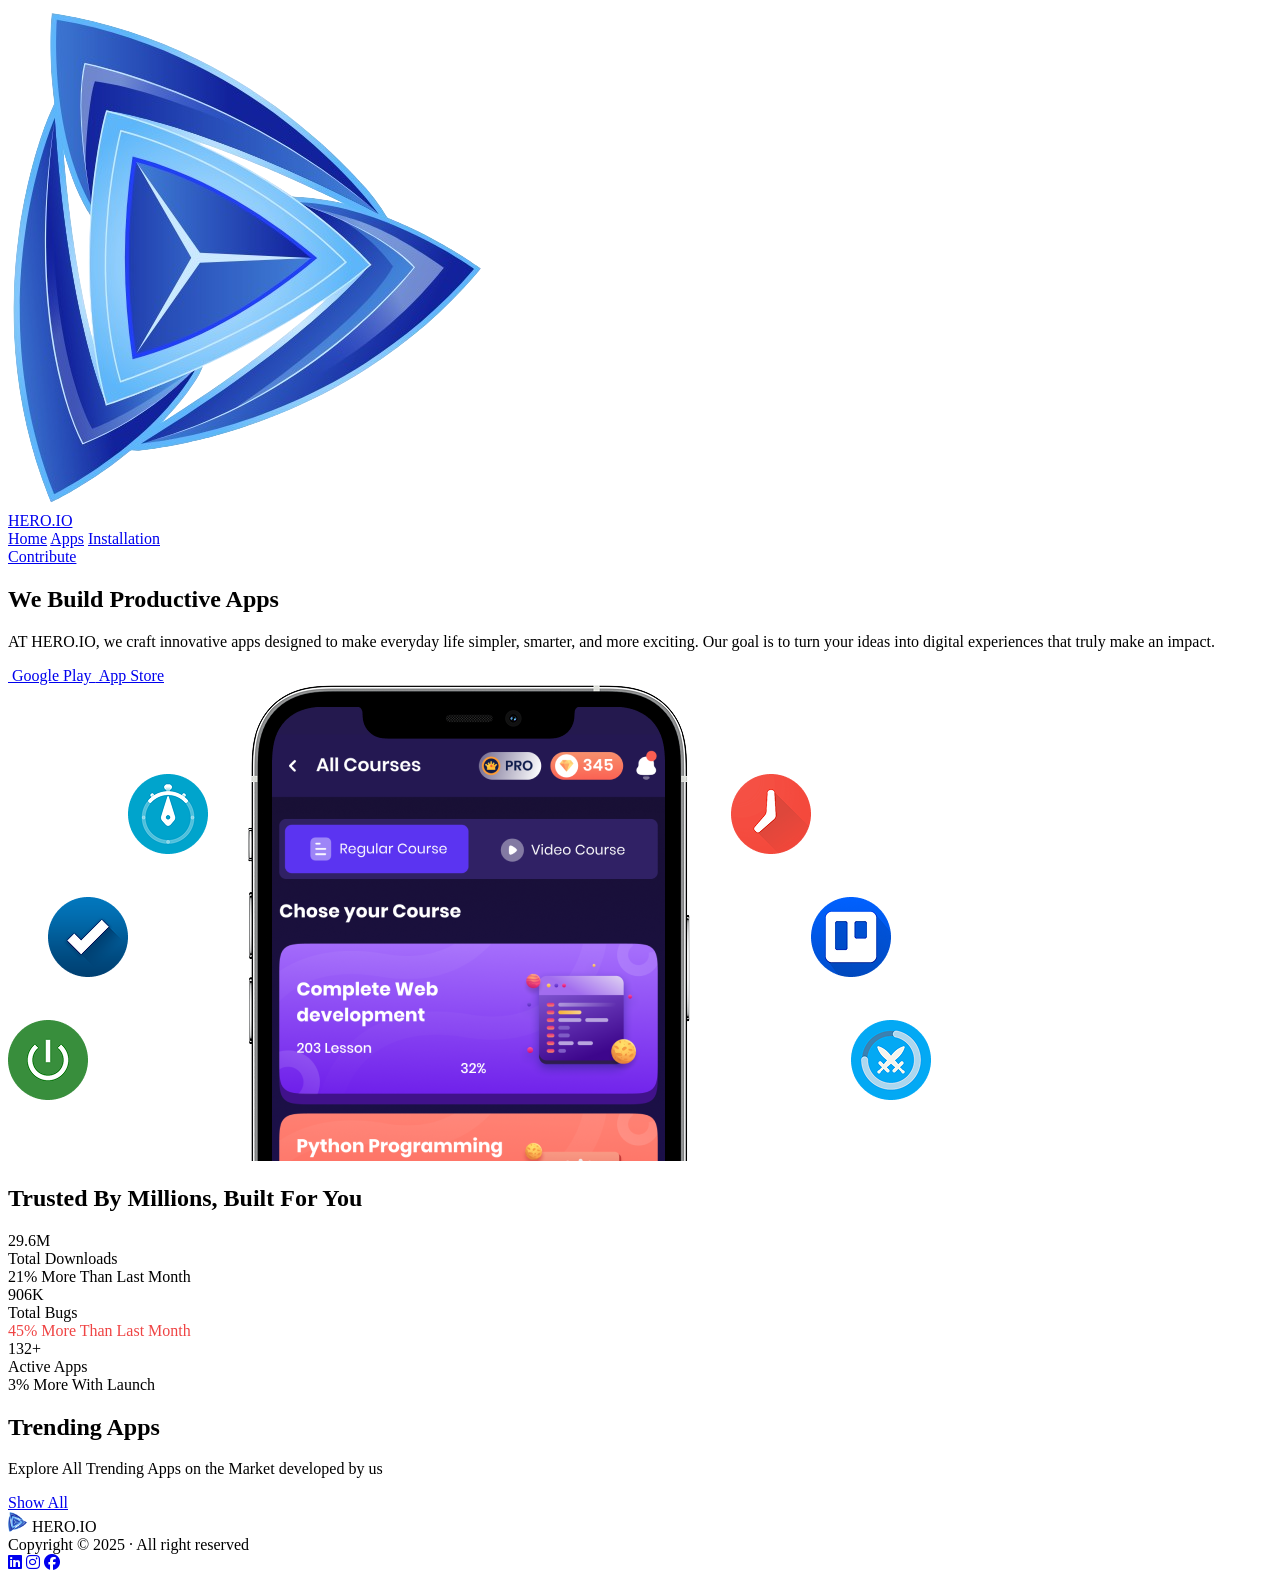
==== index.html @ 8f627a61 "first commit" ====
<!doctype html>
<html lang="en">
<head>
    <meta charset="utf-8" />
    <meta name="viewport" content="width=device-width,initial-scale=1" />
    <title>Hero IO — Home</title>
    <link rel="stylesheet" href="style.css">
    <link rel="stylesheet" href="https://cdnjs.cloudflare.com/ajax/libs/font-awesome/6.5.2/css/all.min.css">
</head>
<body>
    <div class="site">
        <header class="site-header" role="banner">
            <div class="header-inner container">
                <a href="index.html" class="logo">
                    <img src="assets/logo.png" alt="HERO.IO logo" class="logo-icon"> 
                    <div class="brand">HERO.IO</div>
                </a>

                <nav class="nav" role="navigation" aria-label="Main">
                    <a href="index.html" class="nav-link active">Home</a>
                    <a href="apps.html" class="nav-link">Apps</a>
                    <a href="installation.html" class="nav-link">Installation</a>
                </nav>

                <a class="btn contribute" href="https://github.com/masuma01199" target="_blank" rel="noopener">
                    Contribute
                </a>
            </div>
        </header>

        <main id="main">
            <section class="hero-section" aria-labelledby="hero-heading">
                <h1 id="hero-heading">We Build <strong>Productive Apps</strong></h1>
                <p class="muted">AT HERO.IO, we craft innovative apps designed to make everyday life simpler, smarter, and more exciting. Our goal is to turn your ideas into digital experiences that truly make an impact.</p>
                
                <div class="hero-ctas">
                    <a href="#" class="btn" aria-label="Download on Google Play">
                        <img src="assets/google-play.png" alt=""> Google Play
                    </a>
                    <a href="#" class="btn" aria-label="Download on App Store">
                        <img src="assets/app-store.png" alt=""> App Store
                    </a>
                </div>
                
                <div class="hero-image">
                    <img src="assets/hero.png" alt="Mobile app UI demo" onerror="this.src='assets/placeholder-hero.png'"> 
                </div>
            </section>

            <section class="stats-section" aria-label="Trusted Stats">
                <div class="container">
                    <h2>Trusted By Millions, Built For You</h2>
                    <div class="stats-grid">
                        <div class="stat-card">
                            <div class="stat-value">29.6M</div>
                            <div class="stat-label">Total Downloads</div>
                            <div class="stat-change">21% More Than Last Month</div>
                        </div>
                        <div class="stat-card">
                            <div class="stat-value">906K</div>
                            <div class="stat-label">Total Bugs</div>
                            <div class="stat-change" style="color:#ef4444;">45% More Than Last Month</div>
                        </div>
                        <div class="stat-card">
                            <div class="stat-value">132+</div>
                            <div class="stat-label">Active Apps</div>
                            <div class="stat-change">3% More With Launch</div>
                        </div>
                    </div>
                </div>
            </section>

            <section class="apps-section container" aria-labelledby="trending-apps">
                <h2 id="trending-apps">Trending Apps</h2>
                <p>Explore All Trending Apps on the Market developed by us</p>

                <div id="appsGrid" class="app-grid" aria-live="polite">
                    </div>

                <div class="show-all-btn">
                    <a href="apps.html" class="btn">Show All</a>
                </div>
            </section>
        </main>

        <footer class="site-footer">
            <div class="container footer-inner">
                <div class="footer-logo">
                    <img src="assets/logo.png" alt="HERO.IO logo" style="width:20px;height:20px;">
                    HERO.IO
                </div>
                <div class="footer-text">
                    Copyright © 2025 · All right reserved
                </div>
                <div class="social-links">
                    <a href="#" aria-label="LinkedIn"><i class="fab fa-linkedin"></i></a>
                    <a href="#" aria-label="Instagram"><i class="fab fa-instagram"></i></a>
                    <a href="#" aria-label="Facebook"><i class="fab fa-facebook"></i></a>
                </div>
            </div>
        </footer>
    </div>

    <script src="data.js"></script>
    <script src="utils.js"></script>
    <script>
        function createCard(app) {
            const el = document.createElement('article');
            el.className = 'app-card';
            el.setAttribute('tabindex', '0');
            el.innerHTML = `
                <img class="app-card-image" src="${app.image}" alt="${app.title} icon" onerror="this.src='assets/placeholder.png'">
                <h3 class="app-card-title">${app.title}</h3>
                <div class="app-card-meta">
                    <span class="download-count">
                        <i class="fa-solid fa-download download-icon" style="font-size: 12px; vertical-align: middle;"></i>
                        ${formatDownloads(app.downloads)}
                    </span>
                    <span>•</span>
                    <span class="rating">${app.ratingAvg} <i class="fa-solid fa-star" style="font-size:10px;"></i></span>
                </div>
            `;
            // Clicking redirects to App Details page
            el.addEventListener('click', () => navigateTo('app-details.html?id=' + app.id));
            return el;
        }

        function loadTrendingApps() {
            showLoading(true);
            const grid = document.getElementById('appsGrid');
            grid.innerHTML = '';
            // Display the first 8 apps
            const trending = window.appsData.slice(0, 8); 
            trending.forEach(app => grid.appendChild(createCard(app)));
            showLoading(false);
        }

        document.addEventListener('DOMContentLoaded', loadTrendingApps);
    </script>
</body>
</html>
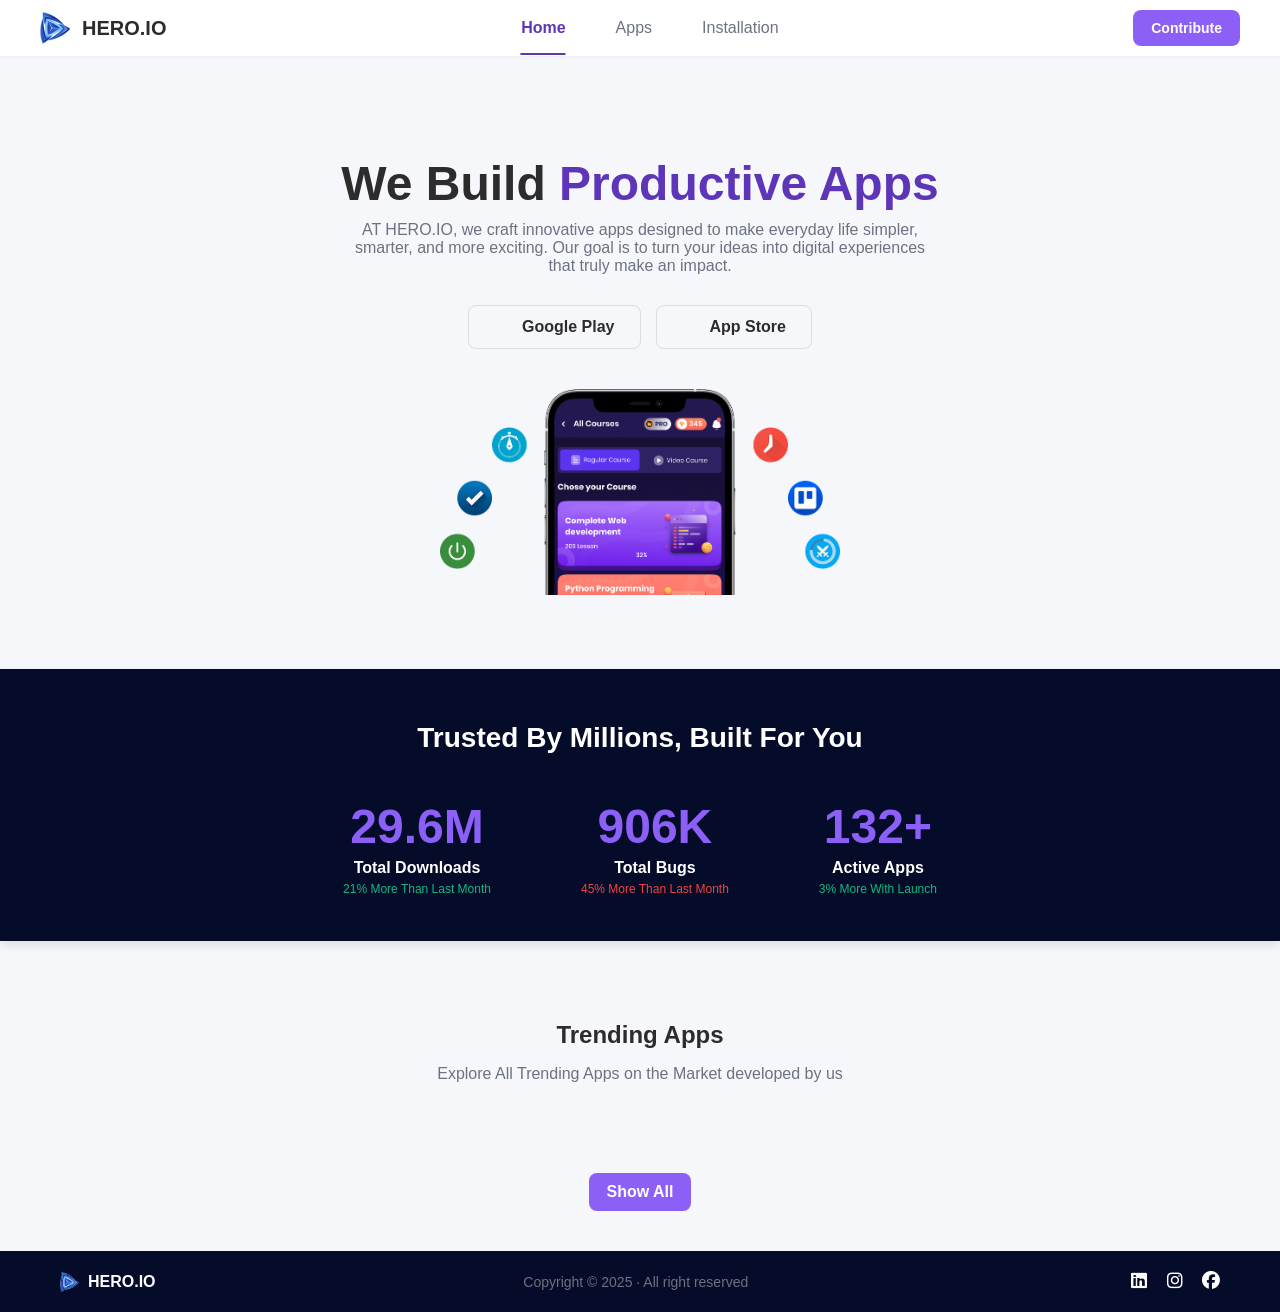
==== commit 2b55a593: "second commit" ====
--- a/index.html
+++ b/index.html
@@ -1,114 +1,147 @@
 <!doctype html>
 <html lang="en">
-<head>
+  <head>
     <meta charset="utf-8" />
     <meta name="viewport" content="width=device-width,initial-scale=1" />
     <title>Hero IO — Home</title>
-    <link rel="stylesheet" href="style.css">
-    <link rel="stylesheet" href="https://cdnjs.cloudflare.com/ajax/libs/font-awesome/6.5.2/css/all.min.css">
-</head>
-<body>
+    <link rel="stylesheet" href="style.css" />
+    <link
+      rel="stylesheet"
+      href="https://cdnjs.cloudflare.com/ajax/libs/font-awesome/6.5.2/css/all.min.css"
+    />
+  </head>
+  <body>
     <div class="site">
-        <header class="site-header" role="banner">
-            <div class="header-inner container">
-                <a href="index.html" class="logo">
-                    <img src="assets/logo.png" alt="HERO.IO logo" class="logo-icon"> 
-                    <div class="brand">HERO.IO</div>
-                </a>
+      <header class="site-header" role="banner">
+        <div class="header-inner container">
+          <a href="index.html" class="logo">
+            <img src="assets/logo.png" alt="HERO.IO logo" class="logo-icon" />
+            <div class="brand">HERO.IO</div>
+          </a>
 
-                <nav class="nav" role="navigation" aria-label="Main">
-                    <a href="index.html" class="nav-link active">Home</a>
-                    <a href="apps.html" class="nav-link">Apps</a>
-                    <a href="installation.html" class="nav-link">Installation</a>
-                </nav>
+          <nav class="nav" role="navigation" aria-label="Main">
+            <a href="index.html" class="nav-link active">Home</a>
+            <a href="apps.html" class="nav-link">Apps</a>
+            <a href="installation.html" class="nav-link">Installation</a>
+          </nav>
 
-                <a class="btn contribute" href="https://github.com/masuma01199" target="_blank" rel="noopener">
-                    Contribute
-                </a>
+          <a
+            class="btn contribute"
+            href="https://github.com/masuma01199"
+            target="_blank"
+            rel="noopener"
+          >
+            Contribute
+          </a>
+        </div>
+      </header>
+
+      <main id="main">
+        <section class="hero-section" aria-labelledby="hero-heading">
+          <h1 id="hero-heading">We Build <strong>Productive Apps</strong></h1>
+          <p class="muted">
+            AT HERO.IO, we craft innovative apps designed to make everyday life
+            simpler, smarter, and more exciting. Our goal is to turn your ideas
+            into digital experiences that truly make an impact.
+          </p>
+
+          <div class="hero-ctas">
+            <a
+              href="https://play.google.com/store/games?hl=en"
+              class="btn"
+              aria-label="Download on Google Play"
+            >
+              <img src="assets/google-play.png" alt="" /> Google Play
+            </a>
+            <a
+              href="https://www.apple.com/app-store/"
+              class="btn"
+              aria-label="Download on App Store"
+            >
+              <img src="assets/app-store.png" alt="" /> App Store
+            </a>
+          </div>
+
+          <div class="hero-image">
+            <img
+              src="assets/hero.png"
+              alt="Mobile app UI demo"
+              onerror="this.src = 'assets/placeholder-hero.png'"
+            />
+          </div>
+        </section>
+
+        <section class="stats-section" aria-label="Trusted Stats">
+          <div class="container">
+            <h2>Trusted By Millions, Built For You</h2>
+            <div class="stats-grid">
+              <div class="stat-card">
+                <div class="stat-value">29.6M</div>
+                <div class="stat-label">Total Downloads</div>
+                <div class="stat-change">21% More Than Last Month</div>
+              </div>
+              <div class="stat-card">
+                <div class="stat-value">906K</div>
+                <div class="stat-label">Total Bugs</div>
+                <div class="stat-change" style="color: #ef4444">
+                  45% More Than Last Month
+                </div>
+              </div>
+              <div class="stat-card">
+                <div class="stat-value">132+</div>
+                <div class="stat-label">Active Apps</div>
+                <div class="stat-change">3% More With Launch</div>
+              </div>
             </div>
-        </header>
+          </div>
+        </section>
 
-        <main id="main">
-            <section class="hero-section" aria-labelledby="hero-heading">
-                <h1 id="hero-heading">We Build <strong>Productive Apps</strong></h1>
-                <p class="muted">AT HERO.IO, we craft innovative apps designed to make everyday life simpler, smarter, and more exciting. Our goal is to turn your ideas into digital experiences that truly make an impact.</p>
-                
-                <div class="hero-ctas">
-                    <a href="#" class="btn" aria-label="Download on Google Play">
-                        <img src="assets/google-play.png" alt=""> Google Play
-                    </a>
-                    <a href="#" class="btn" aria-label="Download on App Store">
-                        <img src="assets/app-store.png" alt=""> App Store
-                    </a>
-                </div>
-                
-                <div class="hero-image">
-                    <img src="assets/hero.png" alt="Mobile app UI demo" onerror="this.src='assets/placeholder-hero.png'"> 
-                </div>
-            </section>
+        <section class="apps-section container" aria-labelledby="trending-apps">
+          <h2 id="trending-apps">Trending Apps</h2>
+          <p>Explore All Trending Apps on the Market developed by us</p>
 
-            <section class="stats-section" aria-label="Trusted Stats">
-                <div class="container">
-                    <h2>Trusted By Millions, Built For You</h2>
-                    <div class="stats-grid">
-                        <div class="stat-card">
-                            <div class="stat-value">29.6M</div>
-                            <div class="stat-label">Total Downloads</div>
-                            <div class="stat-change">21% More Than Last Month</div>
-                        </div>
-                        <div class="stat-card">
-                            <div class="stat-value">906K</div>
-                            <div class="stat-label">Total Bugs</div>
-                            <div class="stat-change" style="color:#ef4444;">45% More Than Last Month</div>
-                        </div>
-                        <div class="stat-card">
-                            <div class="stat-value">132+</div>
-                            <div class="stat-label">Active Apps</div>
-                            <div class="stat-change">3% More With Launch</div>
-                        </div>
-                    </div>
-                </div>
-            </section>
+          <div id="appsGrid" class="app-grid" aria-live="polite"></div>
 
-            <section class="apps-section container" aria-labelledby="trending-apps">
-                <h2 id="trending-apps">Trending Apps</h2>
-                <p>Explore All Trending Apps on the Market developed by us</p>
+          <div class="show-all-btn">
+            <a href="apps.html" class="btn">Show All</a>
+          </div>
+        </section>
+      </main>
 
-                <div id="appsGrid" class="app-grid" aria-live="polite">
-                    </div>
-
-                <div class="show-all-btn">
-                    <a href="apps.html" class="btn">Show All</a>
-                </div>
-            </section>
-        </main>
-
-        <footer class="site-footer">
-            <div class="container footer-inner">
-                <div class="footer-logo">
-                    <img src="assets/logo.png" alt="HERO.IO logo" style="width:20px;height:20px;">
-                    HERO.IO
-                </div>
-                <div class="footer-text">
-                    Copyright © 2025 · All right reserved
-                </div>
-                <div class="social-links">
-                    <a href="#" aria-label="LinkedIn"><i class="fab fa-linkedin"></i></a>
-                    <a href="#" aria-label="Instagram"><i class="fab fa-instagram"></i></a>
-                    <a href="#" aria-label="Facebook"><i class="fab fa-facebook"></i></a>
-                </div>
-            </div>
-        </footer>
+      <footer class="site-footer">
+        <div class="container footer-inner">
+          <div class="footer-logo">
+            <img
+              src="assets/logo.png"
+              alt="HERO.IO logo"
+              style="width: 20px; height: 20px"
+            />
+            HERO.IO
+          </div>
+          <div class="footer-text">Copyright © 2025 · All right reserved</div>
+          <div class="social-links">
+            <a href="#" aria-label="LinkedIn"
+              ><i class="fab fa-linkedin"></i
+            ></a>
+            <a href="#" aria-label="Instagram"
+              ><i class="fab fa-instagram"></i
+            ></a>
+            <a href="#" aria-label="Facebook"
+              ><i class="fab fa-facebook"></i
+            ></a>
+          </div>
+        </div>
+      </footer>
     </div>
 
     <script src="data.js"></script>
     <script src="utils.js"></script>
     <script>
-        function createCard(app) {
-            const el = document.createElement('article');
-            el.className = 'app-card';
-            el.setAttribute('tabindex', '0');
-            el.innerHTML = `
+      function createCard(app) {
+        const el = document.createElement("article");
+        el.className = "app-card";
+        el.setAttribute("tabindex", "0");
+        el.innerHTML = `
                 <img class="app-card-image" src="${app.image}" alt="${app.title} icon" onerror="this.src='assets/placeholder.png'">
                 <h3 class="app-card-title">${app.title}</h3>
                 <div class="app-card-meta">
@@ -120,22 +153,24 @@
                     <span class="rating">${app.ratingAvg} <i class="fa-solid fa-star" style="font-size:10px;"></i></span>
                 </div>
             `;
-            // Clicking redirects to App Details page
-            el.addEventListener('click', () => navigateTo('app-details.html?id=' + app.id));
-            return el;
-        }
+        // Clicking redirects to App Details page
+        el.addEventListener("click", () =>
+          navigateTo("app-details.html?id=" + app.id),
+        );
+        return el;
+      }
 
-        function loadTrendingApps() {
-            showLoading(true);
-            const grid = document.getElementById('appsGrid');
-            grid.innerHTML = '';
-            // Display the first 8 apps
-            const trending = window.appsData.slice(0, 8); 
-            trending.forEach(app => grid.appendChild(createCard(app)));
-            showLoading(false);
-        }
+      function loadTrendingApps() {
+        showLoading(true);
+        const grid = document.getElementById("appsGrid");
+        grid.innerHTML = "";
+        // Display the first 8 apps
+        const trending = window.appsData.slice(0, 8);
+        trending.forEach((app) => grid.appendChild(createCard(app)));
+        showLoading(false);
+      }
 
-        document.addEventListener('DOMContentLoaded', loadTrendingApps);
+      document.addEventListener("DOMContentLoaded", loadTrendingApps);
     </script>
-</body>
-</html>+  </body>
+</html>
--- a/style.css
+++ b/style.css
@@ -0,0 +1,664 @@
+/* Base Styles */
+:root {
+  --text-dark: #2c2c2c;
+  --text-light: #ffffff;
+  --bg-light: #f6f7fb;
+  --bg-dark: #050c2a; /* Dark Blue Header/Footer */
+  --card-bg: #ffffff;
+  --primary-color: #5d35b9; /* Purple Accent */
+  --secondary-color: #8c60f7; /* Lighter Purple button */
+  --rating-color: #ff9900; /* Orange for ratings */
+  --install-color: #39ae44; /* Green for install/uninstall */
+  --muted: #6b7280;
+  --max-width: 1200px;
+  --radius: 12px;
+  --shadow: 0 4px 12px rgba(0, 0, 0, 0.05);
+  --gap: 20px;
+}
+
+* {
+  box-sizing: border-box;
+}
+html,
+body {
+  height: 100%;
+}
+body {
+  margin: 0;
+  font-family:
+    -apple-system, BlinkMacSystemFont, "Segoe UI", Roboto, "Helvetica Neue",
+    Arial, sans-serif;
+  background: var(--bg-light);
+  color: var(--text-dark);
+  -webkit-font-smoothing: antialiased;
+}
+.container {
+  max-width: var(--max-width);
+  margin: 0 auto;
+  padding: 0 20px;
+}
+a {
+  text-decoration: none;
+  color: var(--primary-color);
+}
+img {
+  max-width: 100%;
+  height: auto;
+}
+
+/* Header */
+.site-header {
+  background: var(--card-bg);
+  box-shadow: 0 2px 4px rgba(0, 0, 0, 0.03);
+}
+.header-inner {
+  display: flex;
+  align-items: center;
+  justify-content: space-between;
+  padding: 10px 0;
+}
+.logo {
+  display: flex;
+  align-items: center;
+  gap: 10px;
+  text-decoration: none;
+  color: var(--text-dark);
+}
+.logo-icon {
+  width: 32px;
+  height: 32px;
+}
+.brand {
+  font-size: 20px;
+  font-weight: 700;
+}
+.nav {
+  display: flex;
+  gap: 30px;
+  align-items: center;
+}
+.nav-link {
+  color: var(--muted);
+  text-decoration: none;
+  padding: 8px 10px;
+  position: relative;
+  transition: color 0.2s;
+}
+.nav-link.active {
+  color: var(--primary-color);
+  font-weight: 600;
+}
+.nav-link.active::after {
+  content: "";
+  position: absolute;
+  bottom: -10px;
+  left: 50%;
+  transform: translateX(-50%);
+  width: 70%;
+  height: 2px;
+  background: var(--primary-color);
+}
+.btn {
+  display: inline-flex;
+  align-items: center;
+  justify-content: center;
+  gap: 8px;
+  padding: 10px 18px;
+  border-radius: 8px;
+  background: var(--secondary-color);
+  color: var(--text-light);
+  text-decoration: none;
+  border: none;
+  cursor: pointer;
+  font-weight: 600;
+  transition: background 0.2s;
+}
+.btn.contribute {
+  background: var(--secondary-color);
+  font-size: 14px;
+}
+.btn:disabled {
+  background: #ccc;
+  cursor: not-allowed;
+}
+
+/* Hero Section */
+.hero-section {
+  text-align: center;
+  padding: 60px 0 40px;
+}
+.hero-section h1 {
+  font-size: 48px;
+  font-weight: 900;
+  margin-bottom: 10px;
+}
+.hero-section h1 strong {
+  color: var(--primary-color);
+}
+.hero-section p {
+  color: var(--muted);
+  max-width: 600px;
+  margin: 0 auto 30px;
+}
+.hero-image {
+  max-width: 400px;
+  margin: 40px auto 30px;
+}
+.hero-ctas {
+  display: flex;
+  justify-content: center;
+  gap: 15px;
+}
+.hero-ctas .btn {
+  padding: 12px 25px;
+  background: none;
+  border: 1px solid #ddd;
+  color: var(--text-dark);
+}
+.hero-ctas .btn:hover {
+  border-color: var(--primary-color);
+}
+.hero-ctas .btn img {
+  width: 20px;
+}
+
+/* Stats/Trusted Section */
+.stats-section {
+  text-align: center;
+  background: var(--bg-dark);
+  color: var(--text-light);
+  padding: 30px 0;
+  margin-bottom: 40px;
+  box-shadow: 0 4px 10px rgba(0, 0, 0, 0.1);
+}
+.stats-section h2 {
+  font-size: 28px;
+  margin-bottom: 30px;
+}
+.stats-grid {
+  display: flex;
+  justify-content: center;
+  gap: 60px;
+}
+.stat-card {
+  text-align: center;
+  padding: 15px;
+}
+.stat-value {
+  font-size: 48px;
+  font-weight: 800;
+  color: var(--secondary-color);
+}
+.stat-label {
+  font-size: 16px;
+  color: var(--text-light);
+  font-weight: 600;
+  margin: 5px 0;
+}
+.stat-change {
+  font-size: 12px;
+  color: #10b981; /* Green for positive change */
+}
+
+/* Trending Apps / All Apps */
+.apps-section {
+  padding-top: 20px;
+}
+.apps-section h2 {
+  text-align: center;
+  margin-bottom: 10px;
+}
+.apps-section > p {
+  text-align: center;
+  margin-bottom: 30px;
+  color: var(--muted);
+}
+.app-grid {
+  display: grid;
+  grid-template-columns: repeat(4, 1fr);
+  gap: var(--gap);
+  padding-bottom: 40px;
+}
+
+/* App Card */
+.app-card {
+  background: var(--card-bg);
+  border-radius: var(--radius);
+  padding: 20px 10px;
+  box-shadow: var(--shadow);
+  text-align: center;
+  cursor: pointer;
+  transition: transform 0.2s;
+  min-height: 200px;
+}
+.app-card:hover {
+  transform: translateY(-5px);
+}
+.app-card-image {
+  width: 80px;
+  height: 80px;
+  border-radius: 12px;
+  margin-bottom: 10px;
+}
+.app-card-title {
+  font-size: 14px;
+  font-weight: 600;
+  margin: 5px 0 5px 0;
+  white-space: nowrap;
+  overflow: hidden;
+  text-overflow: ellipsis;
+}
+.app-card-meta {
+  font-size: 12px;
+  color: var(--muted);
+  display: flex;
+  justify-content: center;
+  align-items: center;
+  gap: 5px;
+}
+.rating {
+  font-weight: 600;
+  color: var(--rating-color);
+}
+.download-count {
+  color: var(--install-color);
+}
+.app-card-meta .download-icon {
+  display: inline-block;
+  width: 12px;
+}
+
+.show-all-btn {
+  text-align: center;
+  padding: 20px 0 40px;
+}
+
+/* Footer */
+.site-footer {
+  background: var(--bg-dark);
+  padding: 20px 0;
+  color: var(--muted);
+}
+.footer-inner {
+  display: flex;
+  justify-content: space-between;
+  align-items: center;
+}
+.footer-logo {
+  display: flex;
+  align-items: center;
+  gap: 8px;
+  font-size: 16px;
+  font-weight: 600;
+  color: var(--text-light);
+}
+.footer-text {
+  font-size: 14px;
+}
+.social-links a {
+  margin-left: 15px;
+  color: var(--text-light);
+  font-size: 18px;
+}
+
+/* All Apps Page Controls */
+.apps-header {
+  display: flex;
+  justify-content: space-between;
+  align-items: center;
+  margin-bottom: 20px;
+}
+.apps-count {
+  font-weight: 700;
+  color: var(--text-dark);
+}
+.apps-controls {
+  display: flex;
+  gap: 15px;
+  align-items: center;
+}
+.apps-controls input,
+.apps-controls select {
+  padding: 8px 10px;
+  border-radius: 6px;
+  border: 1px solid #ccc;
+  width: 250px;
+}
+
+/* App Details Page */
+.app-details-header {
+  display: flex;
+  gap: 40px;
+  align-items: center;
+  padding: 40px 0 20px;
+  border-bottom: 1px solid #eee;
+}
+.app-details-icon-container {
+  width: 120px;
+  height: 120px;
+  flex-shrink: 0;
+}
+.app-details-icon {
+  width: 100%;
+  height: 100%;
+  border-radius: 25px;
+  box-shadow: var(--shadow);
+}
+.app-details-info h1 {
+  font-size: 32px;
+  margin: 0 0 5px 0;
+}
+.app-details-info p {
+  color: var(--muted);
+  margin: 0 0 25px 0;
+}
+.app-stats-grid {
+  display: flex;
+  gap: 30px;
+  text-align: left;
+  margin-bottom: 20px;
+}
+.app-stat-item {
+  padding-right: 30px;
+  border-right: 1px solid #eee;
+}
+.app-stat-item:last-child {
+  border-right: none;
+  padding-right: 0;
+}
+.app-stat-value {
+  font-size: 24px;
+  font-weight: 700;
+  color: var(--bg-dark);
+  margin-bottom: 5px;
+}
+.app-stat-label {
+  font-size: 14px;
+  color: var(--primary-color);
+  font-weight: 500;
+}
+.install-btn-lg {
+  padding: 12px 30px;
+  font-size: 16px;
+  margin-top: 10px;
+  background: var(--install-color);
+}
+.install-btn-lg.installed {
+  background: #ccc;
+}
+
+/* Ratings Breakdown (Horizontal Bar Chart) */
+.ratings-section {
+  padding: 20px 0 40px;
+}
+.ratings-section h2 {
+  font-size: 24px;
+  margin-bottom: 20px;
+}
+.ratings-chart {
+  position: relative;
+  padding-bottom: 30px;
+  max-width: 800px;
+  margin-top: 20px;
+}
+.ratings-bar-list {
+  display: flex;
+  flex-direction: column;
+  gap: 8px;
+}
+.rating-row {
+  display: flex;
+  align-items: center;
+  gap: 15px;
+}
+.star-label {
+  width: 50px;
+  text-align: left;
+  font-size: 14px;
+  color: var(--text-dark);
+  font-weight: 500;
+}
+.rating-bar-container {
+  flex-grow: 1;
+  height: 15px;
+  background: #e5e5e5;
+  border-radius: 0;
+}
+.rating-bar {
+  height: 100%;
+  background: var(--rating-color);
+  border-radius: 0;
+}
+.rating-x-axis {
+  position: absolute;
+  bottom: -20px;
+  left: 70px;
+  right: 0;
+  display: flex;
+  justify-content: space-between;
+  font-size: 12px;
+  color: var(--muted);
+  border-top: 1px solid #ccc;
+  padding-top: 5px;
+}
+.rating-x-axis span {
+  position: relative;
+  transform: translateX(50%);
+}
+.rating-x-axis .start {
+  transform: translateX(0);
+}
+.rating-x-axis .end {
+  transform: translateX(-50%);
+}
+.description-section p {
+  line-height: 1.6;
+  margin-bottom: 15px;
+  color: var(--text-dark);
+}
+
+/* Installation Page */
+.installed-app-list {
+  padding: 40px 0;
+}
+.installed-app-item {
+  display: flex;
+  align-items: center;
+  background: var(--card-bg);
+  padding: 15px;
+  border-radius: 8px;
+  margin-bottom: 10px;
+  box-shadow: 0 1px 3px rgba(0, 0, 0, 0.05);
+}
+.installed-app-item img {
+  width: 60px;
+  height: 60px;
+  border-radius: 10px;
+  margin-right: 20px;
+}
+.installed-app-details {
+  flex-grow: 1;
+}
+.installed-app-details h3 {
+  margin: 0;
+  font-size: 18px;
+}
+.installed-app-meta {
+  font-size: 13px;
+  color: var(--muted);
+}
+.installed-app-meta .download-icon {
+  display: inline-block;
+  width: 12px;
+  margin-right: 3px;
+  vertical-align: middle;
+}
+.installed-app-meta span.rating {
+  color: var(--rating-color);
+}
+.installed-app-item button {
+  background: var(--install-color);
+  padding: 8px 15px;
+}
+.install-controls {
+  display: flex;
+  justify-content: space-between;
+  align-items: center;
+  margin-bottom: 20px;
+}
+
+/* Error Pages */
+.error-page {
+  text-align: center;
+  padding: 60px 20px;
+}
+.error-page img {
+  max-width: 400px;
+  margin: 30px auto;
+}
+.error-page h1 {
+  font-size: 36px;
+  color: var(--bg-dark);
+  margin-bottom: 10px;
+}
+.error-page p {
+  color: var(--muted);
+  margin-bottom: 30px;
+}
+.error-page .btn {
+  background: var(--secondary-color);
+}
+.app-not-found-image {
+  max-width: 450px !important;
+}
+
+/* --- Toast Notification Styles --- */
+#toastContainer {
+  position: fixed;
+  top: 20px;
+  right: 20px;
+  z-index: 1000;
+  display: flex;
+  flex-direction: column;
+  gap: 10px;
+}
+.toast {
+  background-color: var(--primary-color);
+  color: var(--text-light);
+  padding: 12px 20px;
+  border-radius: 8px;
+  box-shadow: 0 4px 12px rgba(0, 0, 0, 0.2);
+  opacity: 0;
+  visibility: hidden;
+  transform: translateY(-20px);
+  transition:
+    opacity 0.5s,
+    transform 0.5s,
+    visibility 0.5s;
+  font-size: 14px;
+}
+.toast.show {
+  opacity: 1;
+  visibility: visible;
+  transform: translateY(0);
+}
+.toast.error {
+  background-color: #ef4444; /* Red for errors/uninstalls */
+}
+
+/* --- Loading Overlay Styles --- */
+#loadingOverlay {
+  position: fixed;
+  top: 0;
+  left: 0;
+  width: 100%;
+  height: 100%;
+  background: rgba(255, 255, 255, 0.85);
+  display: none;
+  justify-content: center;
+  align-items: center;
+  z-index: 999;
+  opacity: 0;
+  transition: opacity 0.3s;
+}
+#loadingOverlay.show {
+  display: flex;
+  opacity: 1;
+}
+.loader {
+  width: 50px;
+  height: 50px;
+  border: 5px solid var(--bg-dark);
+  border-bottom-color: var(--primary-color);
+  border-radius: 50%;
+  display: inline-block;
+  box-sizing: border-box;
+  animation: rotation 1s linear infinite;
+}
+@keyframes rotation {
+  0% {
+    transform: rotate(0deg);
+  }
+  100% {
+    transform: rotate(360deg);
+  }
+}
+
+/* Media Queries (Responsiveness) */
+@media (max-width: 1000px) {
+  .app-grid {
+    grid-template-columns: repeat(3, 1fr);
+  }
+}
+@media (max-width: 768px) {
+  .nav {
+    display: none;
+  }
+  .header-inner {
+    justify-content: space-between;
+  }
+  .btn.contribute {
+    padding: 8px 15px;
+  }
+  .app-grid {
+    grid-template-columns: repeat(2, 1fr);
+  }
+  .stats-grid {
+    flex-direction: column;
+    gap: 20px;
+  }
+  .app-details-header {
+    flex-direction: column;
+    text-align: center;
+    gap: 20px;
+  }
+  .app-stats-grid {
+    justify-content: center;
+  }
+  .app-stat-item {
+    border-right: none;
+    padding-right: 0;
+  }
+  .apps-header {
+    flex-direction: column;
+    align-items: flex-start;
+  }
+  .apps-controls {
+    justify-content: flex-start;
+    margin-top: 10px;
+  }
+  .apps-controls input {
+    width: 100%;
+  }
+}
+@media (max-width: 480px) {
+  .app-grid {
+    grid-template-columns: 1fr;
+  }
+  .hero-section h1 {
+    font-size: 36px;
+  }
+  .hero-ctas {
+    flex-direction: column;
+  }
+}
